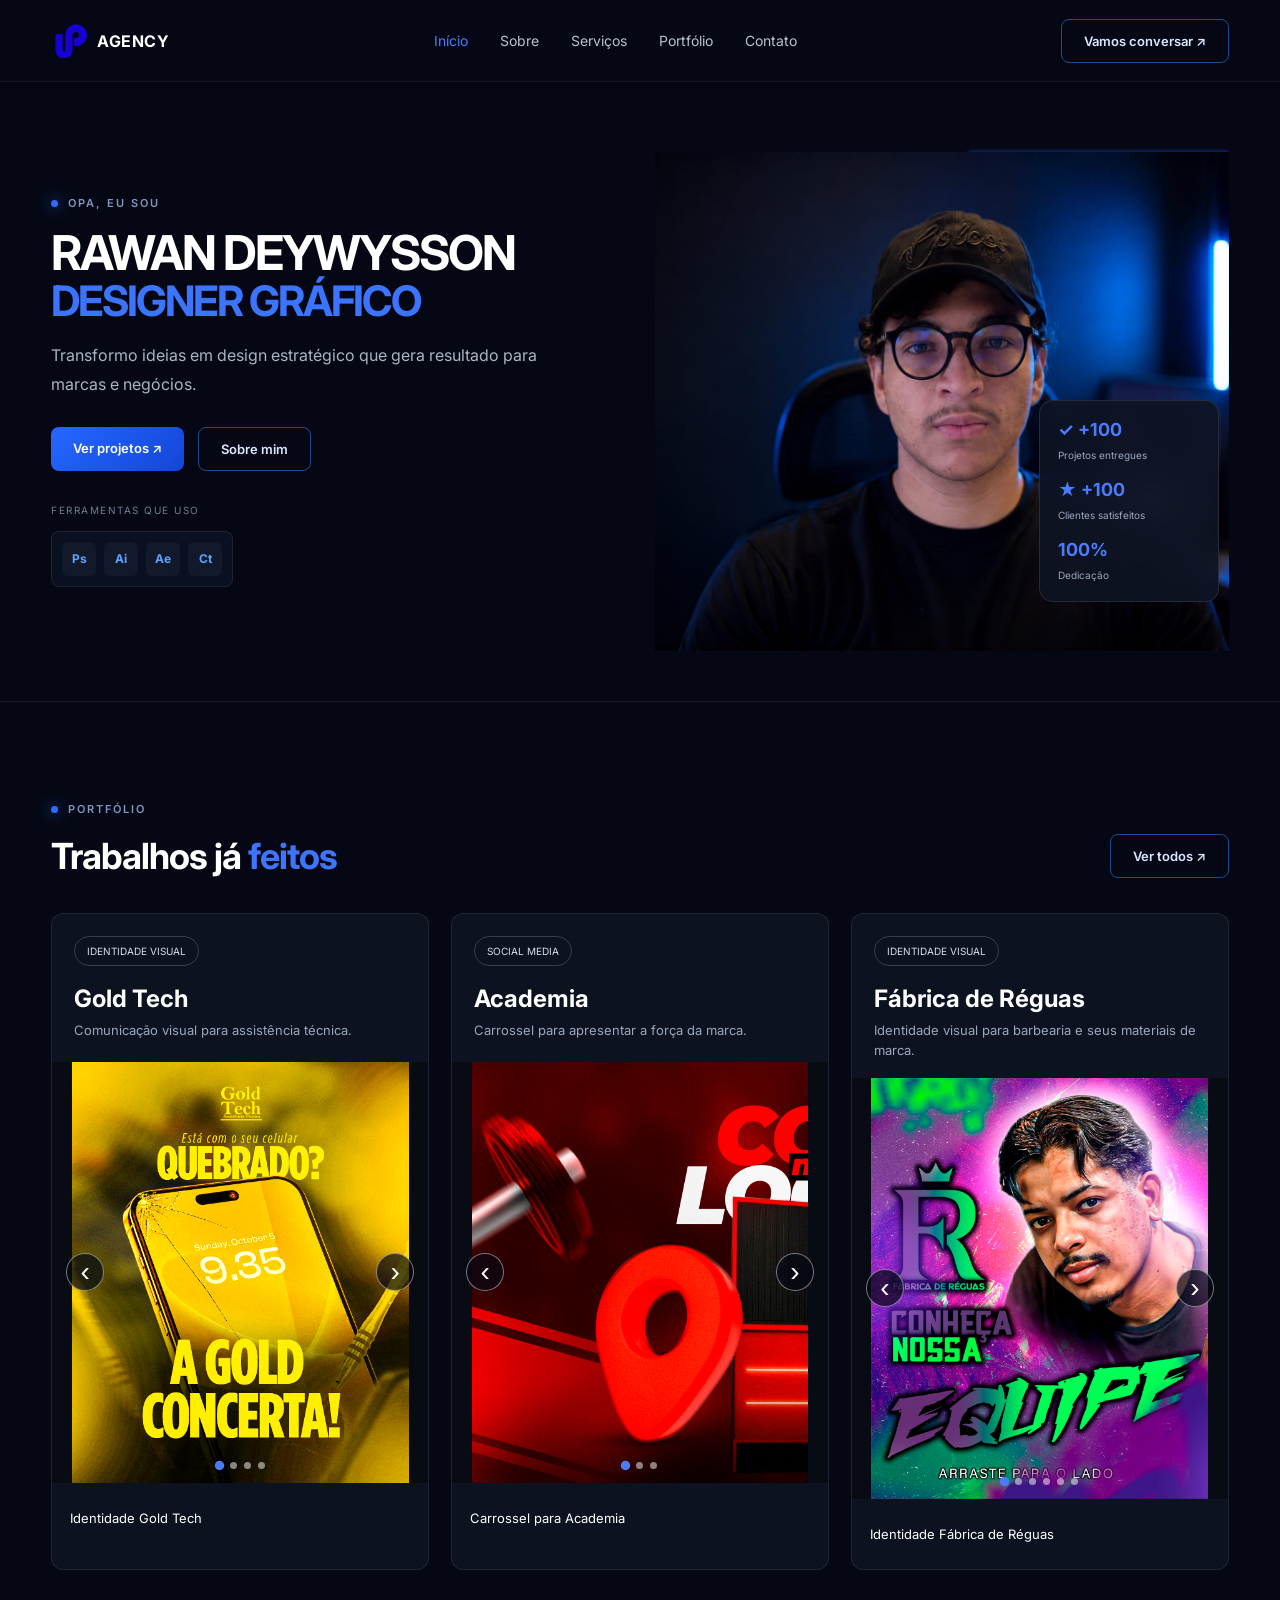
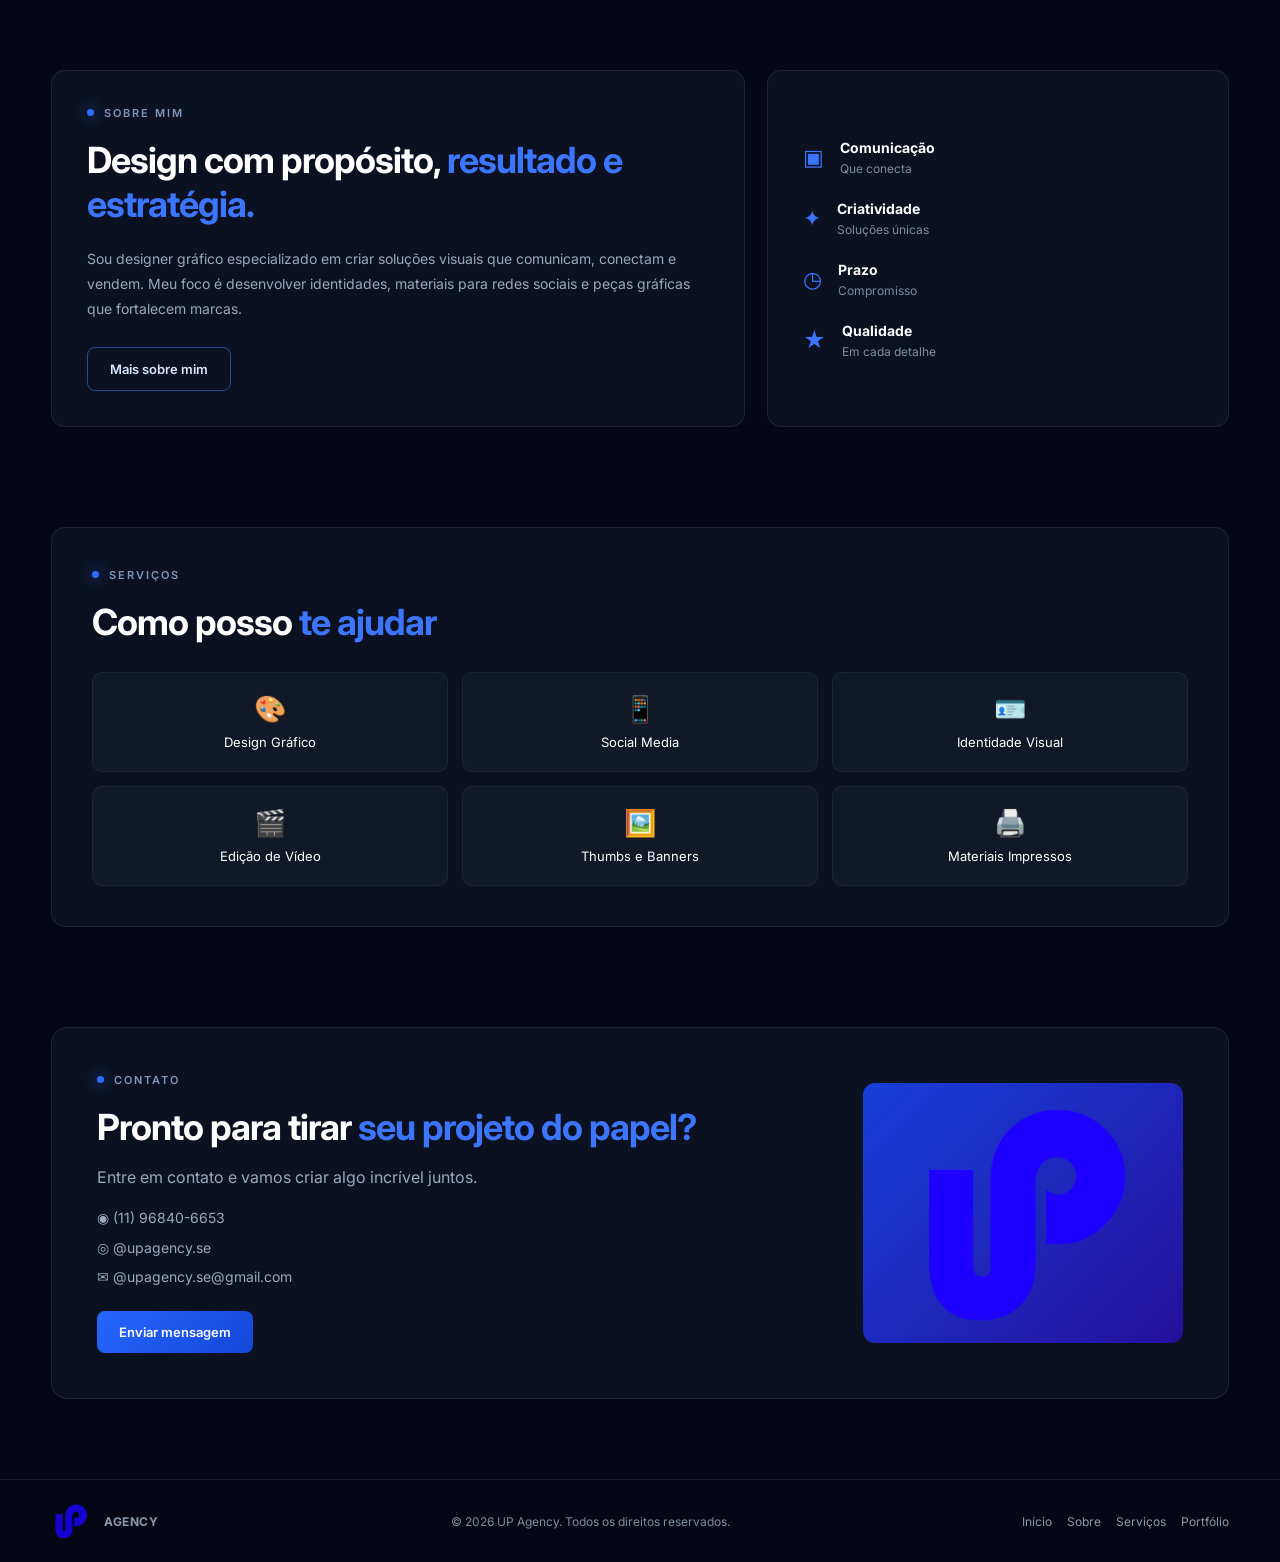
==== index.html @ 9c3e22d8 "Adiciona portfólio Rawan Designer" ====
<!DOCTYPE html>
<html lang="pt-BR">

<head>

<meta charset="UTF-8">

<meta name="viewport" content="width=device-width, initial-scale=1.0">

<title>UP Agency | Portfólio</title>

<link rel="stylesheet" href="Porttifólio.css">

<link rel="preconnect" href="https://fonts.googleapis.com">

<link rel="preconnect" href="https://fonts.gstatic.com" crossorigin>

<link href="https://fonts.googleapis.com/css2?family=Inter:wght@400;500;600;700;800&display=swap" rel="stylesheet">

</head>

<body>

<header>

<div class="container nav">

<a href="#inicio" class="logo">

<img src="logo.png">

<span>AGENCY</span>

</a>

<nav>

<a href="#inicio">Início</a>

<a href="#sobre">Sobre</a>

<a href="#servicos">Serviços</a>

<a href="#portfolio">Portfólio</a>

<a href="#contato">Contato</a>

</nav>

<a href="#contato" class="btn-outline">

Vamos conversar ↗

</a>

</div>

</header>


<main>


<!-- HERO -->

<section id="inicio" class="hero">

<div class="container hero-content">

<div class="hero-left">

<div class="mini-title">

<span></span>

OPA, EU SOU

</div>

<h1>

RAWAN DEYWYSSON

<strong>DESIGNER GRÁFICO</strong>

</h1>

<p>

Transformo ideias em design estratégico que gera resultado para marcas e negócios.

</p>

<div class="hero-buttons">

<a href="#portfolio" class="btn-primary">

Ver projetos ↗

</a>

<a href="#sobre" class="btn-outline">

Sobre mim

</a>

</div>

<div class="tools">

<p>FERRAMENTAS QUE USO</p>

<div>

<span>Ps</span>

<span>Ai</span>

<span>Ae</span>

<span>Ct</span>

</div>

</div>

</div>


<div class="hero-right">

<div class="up-bg">UP</div>

<div class="blue-light"></div>

<img src="foto.jpg" class="perfil">

<div class="stats">

<div>

<b>✓ +100</b>

<span>Projetos entregues</span>

</div>

<div>

<b>★ +100</b>

<span>Clientes satisfeitos</span>

</div>

<div>

<b> 100%</b>

<span>Dedicação</span>

</div>

</div>

</div>

</div>

</section>



<!-- PORTFOLIO -->

<section id="portfolio" class="portfolio">

<div class="container">

<div class="section-top">

<div>

<div class="mini-title">

<span></span>

PORTFÓLIO

</div>

<h2>

Trabalhos já <strong>feitos</strong>

</h2>

</div>

<a href="#" class="btn-outline">

Ver todos ↗

</a>

</div>


<div class="projects">

<article class="project project-gallery gold-tech">
<div class="project-heading">
<div class="tag">IDENTIDADE VISUAL</div>
<h3>Gold Tech</h3>
<p>Comunicação visual para assistência técnica.</p>
</div>
<div class="carousel gold-carousel" data-carousel>
<div class="carousel-track">
<img src="Prancheta 1.png" alt="Arte da identidade visual Gold Tech">
<img src="Prancheta 2.png" alt="Post da Gold Tech sobre manutenção">
<img src="Prancheta 3.png" alt="Post da Gold Tech sobre aparelhos">
<img src="post carrosel.png" alt="Post carrossel da identidade visual Gold Tech">
</div>
<button class="carousel-button previous" type="button" aria-label="Slide anterior">‹</button>
<button class="carousel-button next" type="button" aria-label="Próximo slide">›</button>
<div class="carousel-dots" aria-label="Navegação do carrossel"></div>
</div>
<div class="project-bottom">
<span>Identidade Gold Tech</span>
</div>
</article>

<article class="project project-gallery gym-carousel">
<div class="project-heading">
<div class="tag">SOCIAL MEDIA</div>
<h3>Academia</h3>
<p>Carrossel para apresentar a força da marca.</p>
</div>
<div class="carousel" data-carousel>
<div class="carousel-track">
<img src="Sem-Título-1-copiar_01.png" alt="Slide do carrossel da academia">
<img src="Sem-Título-1-copiar_02.png" alt="Slide do carrossel da academia">
<img src="Sem-Título-1-copiar_03.png" alt="Slide do carrossel da academia">
</div>
<button class="carousel-button previous" type="button" aria-label="Slide anterior">‹</button>
<button class="carousel-button next" type="button" aria-label="Próximo slide">›</button>
<div class="carousel-dots" aria-label="Navegação do carrossel"></div>
</div>
<div class="project-bottom">
<span>Carrossel para Academia</span>
</div>
</article>

<article class="project project-gallery barber-brand">
<div class="project-heading">
<div class="tag">IDENTIDADE VISUAL</div>
<h3>Fábrica de Réguas</h3>
<p>Identidade visual para barbearia e seus materiais de marca.</p>
</div>
<div class="carousel barber-carousel" data-carousel>
<div class="carousel-track">
<img src="carrose-FÁBRICA-DE-RÉGUAS_02.png" alt="Arte da identidade Fábrica de Réguas Barbearia">
<img src="carrose-FÁBRICA-DE-RÉGUAS_03.png" alt="Arte da identidade Fábrica de Réguas Barbearia">
<img src="carrose-FÁBRICA-DE-RÉGUAS_04.png" alt="Arte da identidade Fábrica de Réguas Barbearia">
<img src="carrose-FÁBRICA-DE-RÉGUAS_05.png" alt="Arte da identidade Fábrica de Réguas Barbearia">
<img src="carrose-FÁBRICA-DE-RÉGUAS_06.png" alt="Arte da identidade Fábrica de Réguas Barbearia">
<img src="carrose-FÁBRICA-DE-RÉGUAS_07.png" alt="Arte da identidade Fábrica de Réguas Barbearia">
</div>
<button class="carousel-button previous" type="button" aria-label="Slide anterior">‹</button>
<button class="carousel-button next" type="button" aria-label="Próximo slide">›</button>
<div class="carousel-dots" aria-label="Navegação do carrossel"></div>
</div>
<div class="project-bottom">
<span>Identidade Fábrica de Réguas</span>
</div>
</article>

</div>

</div>

</section>



<!-- SOBRE -->

<section id="sobre">

<div class="container about-grid">

<div class="about">

<div class="mini-title">

<span></span>

SOBRE MIM

</div>

<h2>

Design com propósito,

<strong>resultado e estratégia.</strong>

</h2>

<p>

Sou designer gráfico especializado em criar soluções visuais que comunicam, conectam e vendem.

Meu foco é desenvolver identidades, materiais para redes sociais e peças gráficas que fortalecem marcas.

</p>

<a href="#contato" class="btn-outline">

Mais sobre mim

</a>

</div>


<div class="qualities">

<div>

<span>▣</span>

<article>

<b>Comunicação</b>

<p>Que conecta</p>

</article>

</div>

<div>

<span>✦</span>

<article>

<b>Criatividade</b>

<p>Soluções únicas</p>

</article>

</div>

<div>

<span>◷</span>

<article>

<b>Prazo</b>

<p>Compromisso</p>

</article>

</div>

<div>

<span>★</span>

<article>

<b>Qualidade</b>

<p>Em cada detalhe</p>

</article>

</div>

</div>

</div>

</section>



<!-- SERVIÇOS -->

<section id="servicos">

<div class="container services">

<div class="services-title">

<div class="mini-title">

<span></span>

SERVIÇOS

</div>

<h2>

Como posso

<strong>te ajudar</strong>

</h2>

</div>


<div class="service-grid">

<div>🎨<span>Design Gráfico</span></div>

<div>📱<span>Social Media</span></div>

<div>🪪<span>Identidade Visual</span></div>

<div>🎬<span>Edição de Vídeo</span></div>

<div>🖼️<span>Thumbs e Banners</span></div>

<div>🖨️<span>Materiais Impressos</span></div>

</div>

</div>

</section>



<!-- CONTATO -->

<section id="contato">

<div class="container contact">

<div>

<div class="mini-title">

<span></span>

CONTATO

</div>

<h2>

Pronto para tirar

<strong>seu projeto do papel?</strong>

</h2>

<p>

Entre em contato e vamos criar algo incrível juntos.

</p>

<div class="contact-info">

<p>◉ (11) 96840-6653</p>

<p>◎ @upagency.se</p>

<p>✉ @upagency.se@gmail.com</p>

</div>

<a href="https://wa.me/5511968406653" class="btn-primary">

Enviar mensagem

</a>

</div>

<div class="contact-logo">

<img src="logo.png">

</div>

</div>

</section>

</main>


<footer>

<div class="container footer">

<div class="logo">

<img src="logo.png">

<span>AGENCY</span>

</div>

<p>

© 2026 UP Agency. Todos os direitos reservados.

</p>

<div>

<a href="#inicio">Início</a>

<a href="#sobre">Sobre</a>

<a href="#servicos">Serviços</a>

<a href="#portfolio">Portfólio</a>

</div>

</div>

</footer>

<script src="script.js"></script>

</body>

</html>
---- Porttifólio.css ----
*{
margin:0;
padding:0;
box-sizing:border-box;
}

html{
scroll-behavior:smooth;
}

body{
font-family:'Inter',sans-serif;
background:#050814;
color:white;
overflow-x:hidden;
}

a{
text-decoration:none;
color:inherit;
}

.container{
width:92%;
max-width:1250px;
margin:auto;
}

/* NAV */

header{
height:82px;
border-bottom:1px solid rgba(255,255,255,.06);
display:flex;
align-items:center;
background:#050814;
position:sticky;
top:0;
z-index:100;
}

.nav{
display:flex;
align-items:center;
justify-content:space-between;
}

.logo{
display:flex;
align-items:center;
gap:8px;
font-weight:700;
letter-spacing:.5px;
}

.logo img{
width:38px;
height:38px;
object-fit:contain;
}

nav{
display:flex;
gap:32px;
}

nav a{
font-size:14px;
color:#b9c2d0;
transition:.3s;
}

nav a:hover{
color:#4b7cff;
}

.btn-primary,
.btn-outline{
padding:13px 22px;
border-radius:8px;
font-size:13px;
font-weight:600;
transition:.3s;
display:inline-block;
}

.btn-primary{
background:linear-gradient(135deg,#2667ff,#1246d8);
}

.btn-primary:hover{
transform:translateY(-3px);
box-shadow:0 12px 30px rgba(38,103,255,.35);
}

.btn-outline{
border:1px solid #214b8f;
color:#dbe7ff;
}

.btn-outline:hover{
background:#0d1b35;
}

/* HERO */

.hero{
min-height:620px;
display:flex;
align-items:center;
border-bottom:1px solid rgba(255,255,255,.07);
}

.hero-content{
display:grid;
grid-template-columns:1fr 1fr;
align-items:center;
gap:30px;
}

.mini-title{
display:flex;
align-items:center;
gap:10px;
font-size:11px;
letter-spacing:2px;
color:#7f96bb;
font-weight:600;
margin-bottom:18px;
}

.mini-title span{
width:7px;
height:7px;
border-radius:50%;
background:#2d6cff;
box-shadow:0 0 15px #2d6cff;
}

.hero h1{
font-size:48px;
line-height:1.05;
letter-spacing:-2px;
margin-bottom:18px;
}

.hero h1 strong{
display:block;
font-size:42px;
color:#3b75ff;
}

.hero-left p{
color:#aab4c3;
line-height:1.8;
max-width:520px;
font-size:16px;
margin-bottom:28px;
}

.hero-buttons{
display:flex;
gap:14px;
margin-bottom:30px;
}

.tools p{
font-size:10px;
letter-spacing:1.5px;
color:#6f7d93;
margin-bottom:12px;
}

.tools div{
display:flex;
gap:8px;
background:#0b1020;
border:1px solid rgba(255,255,255,.08);
padding:10px;
width:max-content;
border-radius:8px;
}

.tools span{
width:34px;
height:34px;
display:flex;
align-items:center;
justify-content:center;
background:#12192b;
border-radius:6px;
font-size:12px;
font-weight:700;
color:#5da2ff;
}

/* FOTO */

.hero-right{
height:520px;
position:relative;
overflow:hidden;
display:flex;
justify-content:center;
align-items:flex-end;
}

.perfil{
height:500px;
position:relative;
z-index:3;
object-fit:contain;
}

.up-bg{
position:absolute;
font-size:270px;
font-weight:800;
color:transparent;
-webkit-text-stroke:1px rgba(57,111,255,.18);
top:20px;
left:50%;
transform:translateX(-50%);
z-index:1;
}

.blue-light{
position:absolute;
width:260px;
height:450px;
right:0;
top:20px;
background:linear-gradient(180deg,#1c4dff,#0b1435);
opacity:.75;
filter:blur(2px);
}

.stats{
position:absolute;
right:10px;
bottom:50px;
width:180px;
padding:18px;
background:rgba(15,20,35,.92);
border:1px solid rgba(255,255,255,.1);
border-radius:14px;
z-index:4;
backdrop-filter:blur(10px);
}

.stats div{
margin-bottom:16px;
}

.stats div:last-child{
margin-bottom:0;
}

.stats b{
display:block;
color:#4b7cff;
font-size:18px;
margin-bottom:3px;
}

.stats span{
font-size:10px;
color:#9aa8bd;
}

/* PORTFOLIO */

.portfolio{
padding:100px 0;
}

.section-top{
display:flex;
align-items:end;
justify-content:space-between;
margin-bottom:35px;
}

.section-top h2,
.about h2,
.services h2,
.contact h2{
font-size:36px;
letter-spacing:-1px;
}

h2 strong{
color:#3c75ff;
}

.projects{
display:grid;
grid-template-columns:repeat(3,1fr);
gap:22px;
}

.project{
background:#0c1220;
border:1px solid rgba(255,255,255,.08);
border-radius:12px;
overflow:hidden;
transition:.4s;
}

.project:hover{
transform:translateY(-8px);
border-color:#245eff;
}

.project-gallery{
display:flex;
flex-direction:column;
}

.project-heading{
padding:22px 22px 18px;
min-height:148px;
}

.project-heading h3{
font-size:24px;
margin:18px 0 8px;
}

.project-heading p{
font-size:13px;
line-height:1.5;
color:#9aa8bd;
}

.gallery,
.carousel{
background:#080b14;
}

.gallery{
display:grid;
gap:8px;
padding:8px;
}

.gallery img,
.carousel img{
display:block;
width:100%;
height:100%;
object-fit:cover;
}

.carousel{
position:relative;
overflow:hidden;
aspect-ratio:1 / 1.12;
touch-action:pan-y;
}

.carousel-track{
display:flex;
height:100%;
transition:transform .45s ease;
}

.carousel-track img{
flex:0 0 100%;
object-fit:contain;
}

.gold-carousel,
.barber-carousel{
aspect-ratio:1 / 1.12;
}

.carousel-button{
position:absolute;
top:50%;
width:38px;
height:38px;
border:1px solid rgba(255,255,255,.45);
border-radius:50%;
background:rgba(5,8,20,.7);
color:white;
font-size:28px;
line-height:1;
cursor:pointer;
transform:translateY(-50%);
}

.carousel-button:hover{
background:#2463ff;
}

.carousel-button.previous{
left:14px;
}

.carousel-button.next{
right:14px;
}

.carousel-dots{
position:absolute;
bottom:14px;
left:0;
right:0;
display:flex;
justify-content:center;
gap:7px;
}

.carousel-dots button{
width:7px;
height:7px;
padding:0;
border:0;
border-radius:50%;
background:rgba(255,255,255,.5);
cursor:pointer;
}

.carousel-dots button.active{
background:#4b7cff;
transform:scale(1.35);
}

.project-image{
height:370px;
padding:20px;
position:relative;
overflow:hidden;
}

.tag{
font-size:10px;
border:1px solid rgba(255,255,255,.18);
padding:8px 12px;
border-radius:20px;
width:max-content;
color:#d5def0;
}

.academia{
background:
linear-gradient(180deg,rgba(0,0,0,.2),rgba(0,0,0,.8)),
radial-gradient(circle at center,#333,#111);
}

.academia h3{
position:absolute;
left:28px;
bottom:70px;
font-size:42px;
line-height:.95;
}

.academia h3 span{
display:block;
font-size:26px;
color:#9db9ff;
}

.academia p{
position:absolute;
bottom:28px;
font-weight:600;
color:#dce7ff;
}

.identidade{
display:flex;
justify-content:center;
align-items:center;
background:
linear-gradient(135deg,#111827,#060b18);
}

.identidade img{
width:170px;
filter:drop-shadow(0 20px 30px rgba(0,0,0,.6));
}

.evento{
background:
radial-gradient(circle,#153f9f,#081126 60%);
}

.evento h3{
font-size:44px;
position:absolute;
top:120px;
left:30px;
}

.evento h3 span{
display:block;
font-size:24px;
font-style:italic;
color:#dce6ff;
}

.date{
position:absolute;
bottom:25px;
left:25px;
border:1px solid white;
padding:12px;
font-size:14px;
font-weight:700;
}

.project-bottom{
height:70px;
display:flex;
align-items:center;
justify-content:space-between;
padding:0 18px;
font-size:13px;
}

.project-bottom button{
width:36px;
height:36px;
border:none;
border-radius:50%;
background:#2463ff;
color:white;
font-size:18px;
cursor:pointer;
}

/* SOBRE */

#sobre{
padding-bottom:100px;
}

.about-grid{
display:grid;
grid-template-columns:1.2fr .8fr;
gap:22px;
}

.about,
.qualities{
background:#0b1120;
border:1px solid rgba(255,255,255,.08);
border-radius:14px;
padding:35px;
}

.about p{
color:#9aa8bd;
line-height:1.8;
margin:20px 0 25px;
font-size:14px;
}

.qualities{
display:flex;
flex-direction:column;
justify-content:center;
gap:22px;
}

.qualities div{
display:flex;
gap:16px;
align-items:center;
}

.qualities span{
font-size:22px;
color:#3b75ff;
}

.qualities b{
font-size:14px;
}

.qualities p{
font-size:12px;
color:#7f8ca3;
margin-top:4px;
}

/* SERVIÇOS */

#servicos{
padding-bottom:100px;
}

.services{
background:#0b1120;
border:1px solid rgba(255,255,255,.08);
border-radius:14px;
padding:40px;
}

.services-title{
margin-bottom:28px;
}

.service-grid{
display:grid;
grid-template-columns:repeat(3,1fr);
gap:14px;
}

.service-grid div{
height:100px;
background:#111827;
border-radius:10px;
display:flex;
flex-direction:column;
align-items:center;
justify-content:center;
gap:10px;
font-size:26px;
border:1px solid rgba(255,255,255,.05);
transition:.3s;
}

.service-grid div:hover{
background:#16213a;
transform:translateY(-4px);
}

.service-grid span{
font-size:13px;
}

/* CONTATO */

#contato{
padding-bottom:80px;
}

.contact{
display:grid;
grid-template-columns:1fr 320px;
gap:30px;
background:#0b1120;
border:1px solid rgba(255,255,255,.08);
border-radius:16px;
padding:45px;
align-items:center;
}

.contact p{
color:#9aa8bd;
line-height:1.7;
margin:15px 0;
}

.contact-info{
margin-bottom:22px;
}

.contact-info p{
margin:6px 0;
font-size:14px;
}

.contact-logo{
display:flex;
align-items:center;
justify-content:center;
height:260px;
background:linear-gradient(135deg,#173fda,#25109b);
border-radius:12px;
overflow:hidden;
}

.contact-logo img{
width:220px;
filter:brightness(1.3);
}

/* FOOTER */

footer{
border-top:1px solid rgba(255,255,255,.08);
padding:22px 0;
}

.footer{
display:flex;
align-items:center;
justify-content:space-between;
}

.footer p{
font-size:12px;
color:#7e8ba0;
}

.footer div{
display:flex;
gap:15px;
font-size:12px;
color:#8b98ac;
}

/* RESPONSIVO */

@media(max-width:900px){

nav{
display:none;
}

.hero-content{
grid-template-columns:1fr;
padding-top:60px;
}

.hero-right{
height:430px;
}

.perfil{
height:430px;
}

.projects{
grid-template-columns:1fr;
}

.about-grid{
grid-template-columns:1fr;
}

.contact{
grid-template-columns:1fr;
}

.service-grid{
grid-template-columns:repeat(2,1fr);
}

.section-top{
align-items:start;
gap:20px;
flex-direction:column;
}

}

@media(max-width:550px){

.hero h1{
font-size:34px;
}

.hero h1 strong{
font-size:30px;
}

.section-top h2,
.about h2,
.services h2,
.contact h2{
font-size:28px;
}

.hero-buttons{
flex-wrap:wrap;
}

.project-heading{
min-height:0;
}

.project-heading h3{
font-size:21px;
}

.stats{
right:0;
bottom:20px;
}

.footer{
flex-direction:column;
gap:15px;
text-align:center;
}

.footer div{
flex-wrap:wrap;
justify-content:center;
}

}
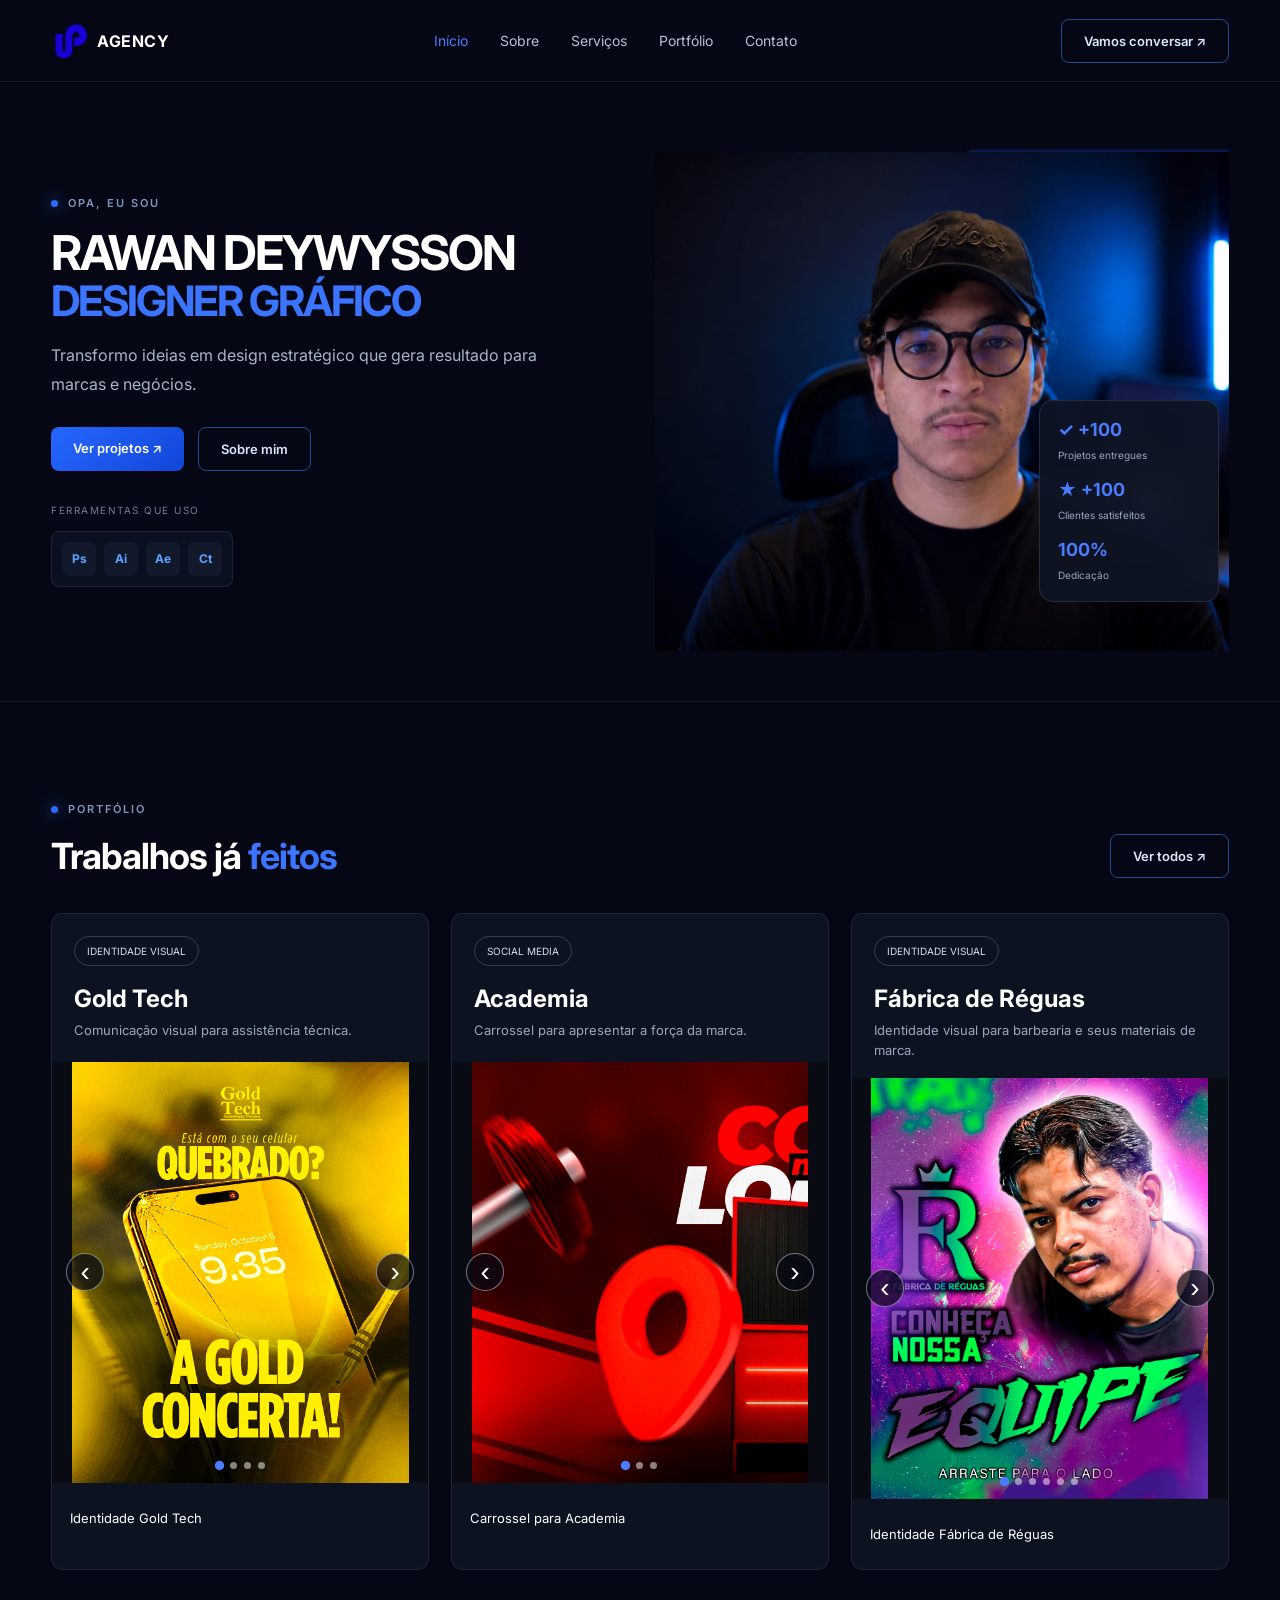
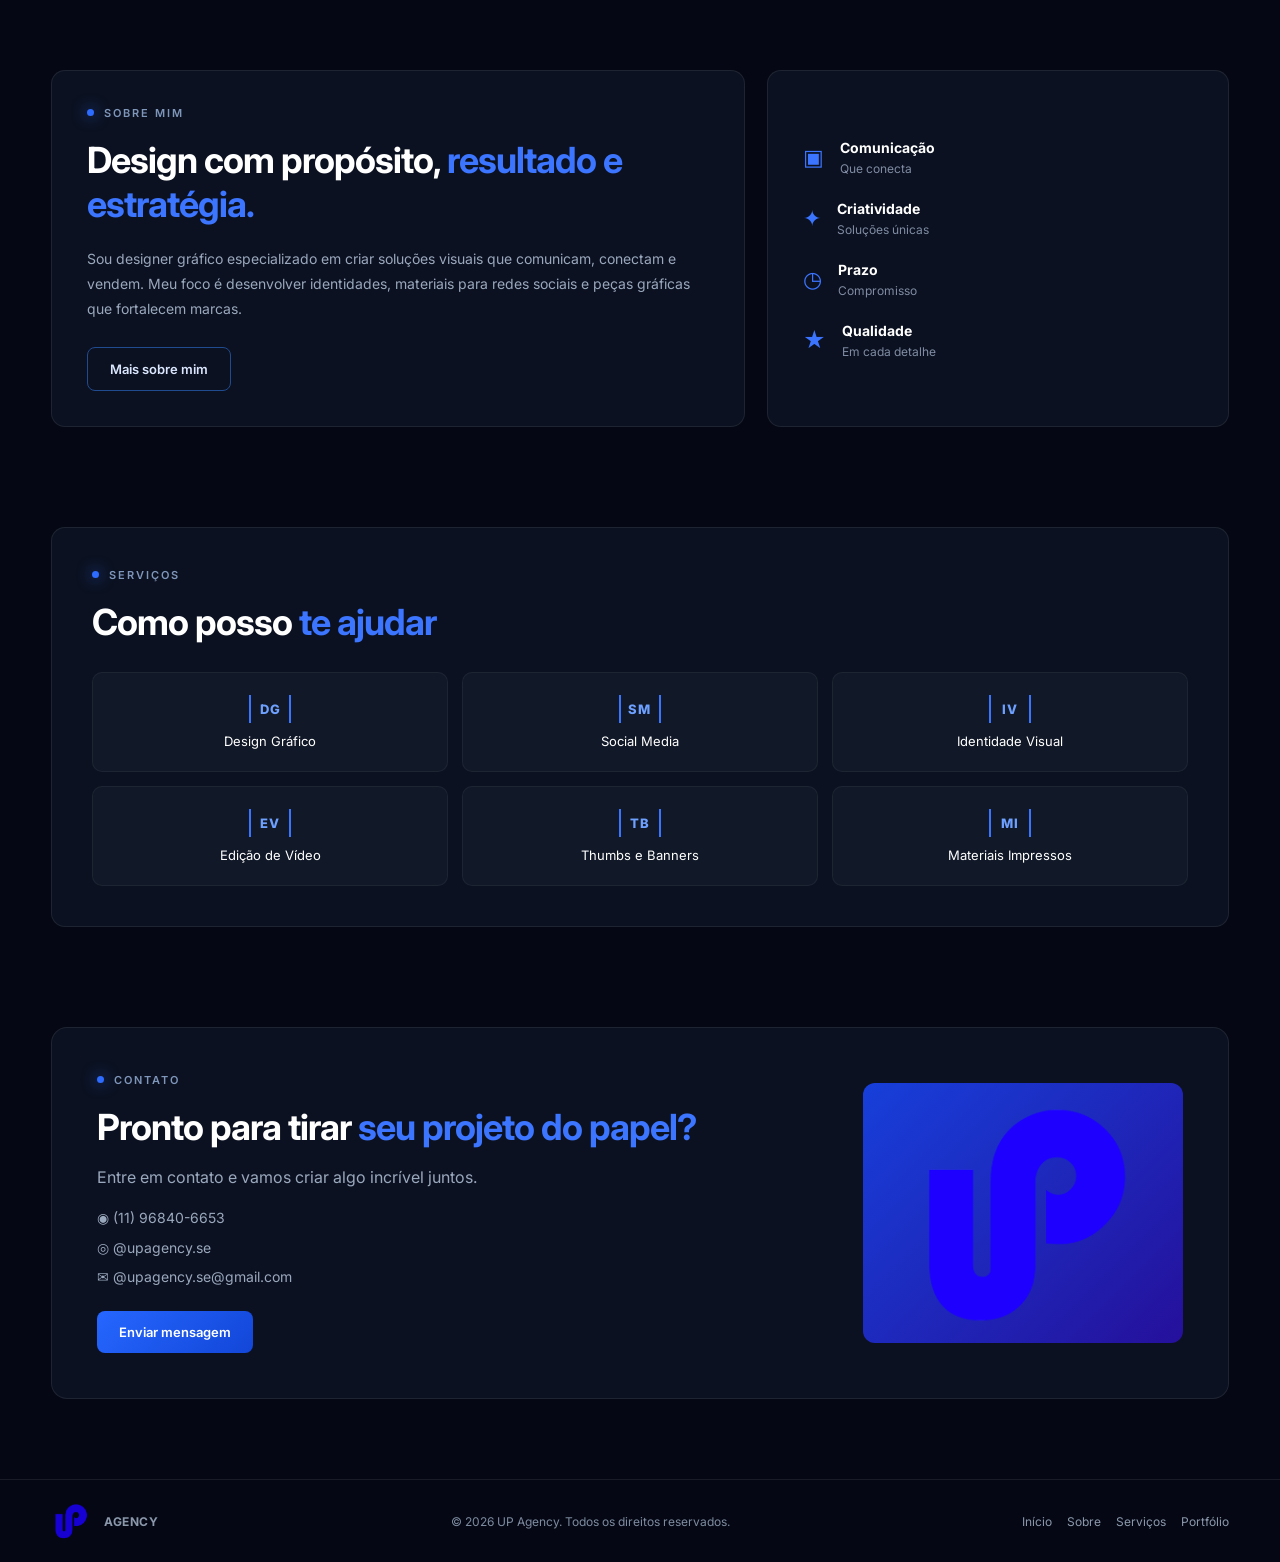
==== commit 13111530: "Remove emojis dos servicos" ====
--- a/index.html
+++ b/index.html
@@ -46,6 +46,10 @@
 <a href="#contato">Contato</a>
 
 </nav>
+
+<button class="menu-toggle" type="button" aria-label="Abrir menu" aria-expanded="false">
+<span></span><span></span><span></span>
+</button>
 
 <a href="#contato" class="btn-outline">
 
@@ -420,17 +424,17 @@
 
 <div class="service-grid">
 
-<div>🎨<span>Design Gráfico</span></div>
-
-<div>📱<span>Social Media</span></div>
-
-<div>🪪<span>Identidade Visual</span></div>
-
-<div>🎬<span>Edição de Vídeo</span></div>
-
-<div>🖼️<span>Thumbs e Banners</span></div>
-
-<div>🖨️<span>Materiais Impressos</span></div>
+<div><span class="service-icon" aria-hidden="true">DG</span><span>Design Gráfico</span></div>
+
+<div><span class="service-icon" aria-hidden="true">SM</span><span>Social Media</span></div>
+
+<div><span class="service-icon" aria-hidden="true">IV</span><span>Identidade Visual</span></div>
+
+<div><span class="service-icon" aria-hidden="true">EV</span><span>Edição de Vídeo</span></div>
+
+<div><span class="service-icon" aria-hidden="true">TB</span><span>Thumbs e Banners</span></div>
+
+<div><span class="service-icon" aria-hidden="true">MI</span><span>Materiais Impressos</span></div>
 
 </div>
 
--- a/Porttifólio.css
+++ b/Porttifólio.css
@@ -43,6 +43,7 @@
 display:flex;
 align-items:center;
 justify-content:space-between;
+position:relative;
 }
 
 .logo{
@@ -62,6 +63,10 @@
 nav{
 display:flex;
 gap:32px;
+}
+
+.menu-toggle{
+display:none;
 }
 
 nav a{
@@ -624,6 +629,20 @@
 transition:.3s;
 }
 
+.service-icon{
+display:flex;
+align-items:center;
+justify-content:center;
+width:42px;
+height:28px;
+border-left:2px solid #3b75ff;
+border-right:2px solid #3b75ff;
+color:#6ea0ff;
+font-size:11px;
+font-weight:800;
+letter-spacing:1px;
+}
+
 .service-grid div:hover{
 background:#16213a;
 transform:translateY(-4px);
@@ -709,25 +728,81 @@
 
 @media(max-width:900px){
 
+header{
+height:70px;
+}
+
 nav{
-display:none;
+display:flex;
+position:absolute;
+top:calc(100% + 1px);
+left:0;
+right:0;
+flex-direction:column;
+gap:0;
+padding:8px;
+background:#080d1b;
+border:1px solid rgba(255,255,255,.08);
+border-top:0;
+box-shadow:0 18px 30px rgba(0,0,0,.25);
+opacity:0;
+visibility:hidden;
+transform:translateY(-8px);
+transition:.2s ease;
+}
+
+nav.open{
+opacity:1;
+visibility:visible;
+transform:translateY(0);
+}
+
+nav a{
+padding:14px 12px;
+font-size:15px;
+}
+
+.menu-toggle{
+display:flex;
+width:44px;
+height:44px;
+padding:10px;
+border:1px solid rgba(255,255,255,.14);
+border-radius:8px;
+background:#0b1020;
+flex-direction:column;
+justify-content:center;
+gap:5px;
+cursor:pointer;
+}
+
+.menu-toggle span{
+display:block;
+width:22px;
+height:2px;
+background:#dbe7ff;
+margin:auto;
 }
 
 .hero-content{
 grid-template-columns:1fr;
-padding-top:60px;
+padding-top:48px;
+padding-bottom:28px;
 }
 
 .hero-right{
-height:430px;
+height:clamp(350px,70vw,430px);
 }
 
 .perfil{
-height:430px;
+height:100%;
+max-width:100%;
 }
 
 .projects{
 grid-template-columns:1fr;
+max-width:620px;
+margin:auto;
 }
 
 .about-grid{
@@ -748,9 +823,27 @@
 flex-direction:column;
 }
 
+.portfolio{
+padding:72px 0;
+}
+
+.project:hover,
+.service-grid div:hover{
+transform:none;
+}
+
 }
 
 @media(max-width:550px){
+
+.container{
+width:calc(100% - 32px);
+}
+
+.logo span,
+.nav > .btn-outline{
+display:none;
+}
 
 .hero h1{
 font-size:34px;
@@ -771,6 +864,11 @@
 flex-wrap:wrap;
 }
 
+.hero-buttons a{
+flex:1 1 140px;
+text-align:center;
+}
+
 .project-heading{
 min-height:0;
 }
@@ -782,6 +880,51 @@
 .stats{
 right:0;
 bottom:20px;
+width:155px;
+padding:14px;
+}
+
+.stats b{
+font-size:16px;
+}
+
+.stats span{
+font-size:9px;
+}
+
+.about,
+.qualities,
+.services,
+.contact{
+padding:24px;
+}
+
+.service-grid{
+grid-template-columns:1fr 1fr;
+gap:10px;
+}
+
+.service-grid div{
+height:92px;
+font-size:22px;
+text-align:center;
+}
+
+.service-grid span{
+font-size:11px;
+}
+
+.contact-logo{
+height:190px;
+}
+
+.contact-logo img{
+width:160px;
+}
+
+.carousel-button{
+width:40px;
+height:40px;
 }
 
 .footer{
